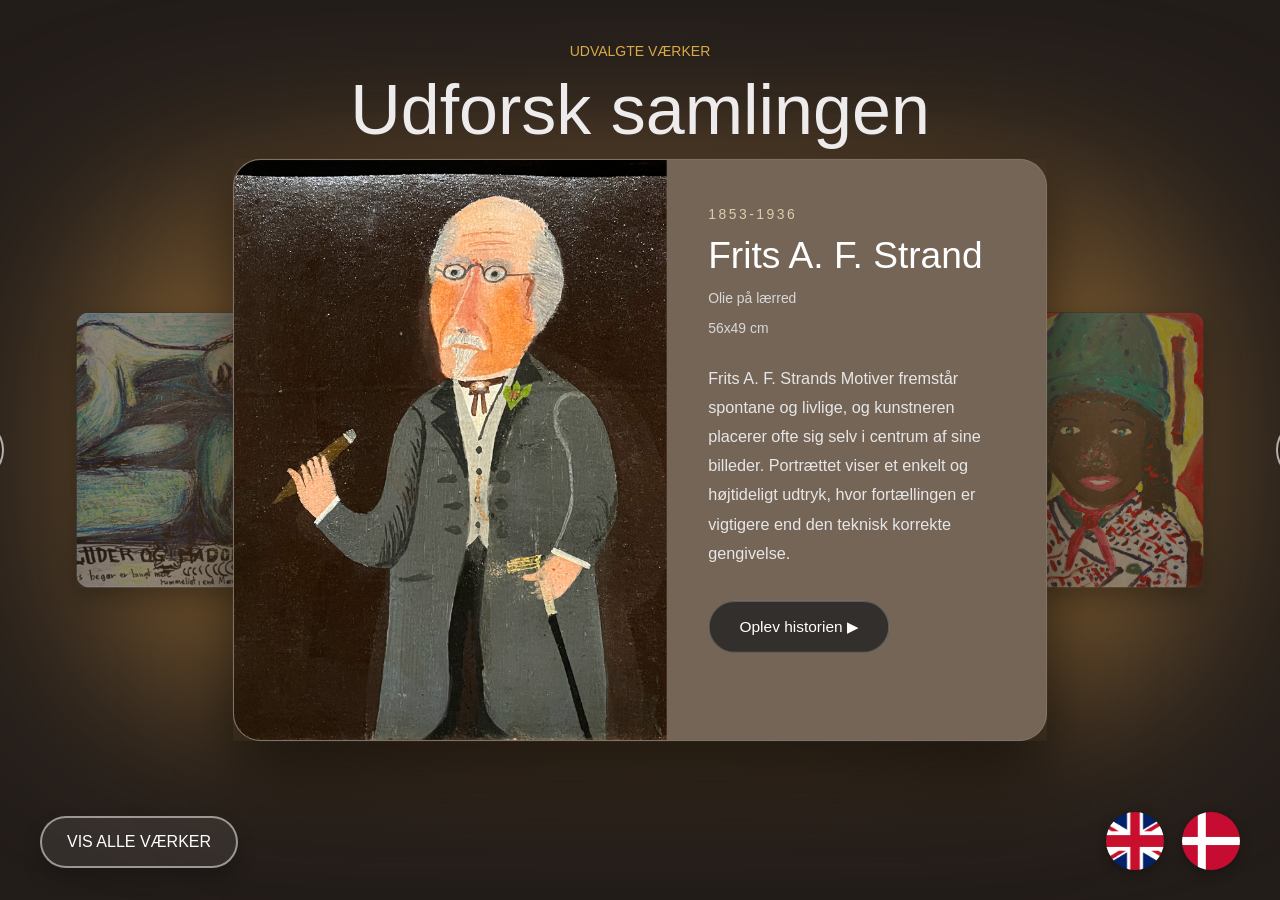
==== index.html @ cd06180d "klargørelse til info card i css og java" ====
<!doctype html>
<html lang="en">
<head>
    <meta charset="UTF-8">
    <meta name="viewport" content="width=device-width, initial-scale=1.0">
    <title>De Anonyme</title>
    <link rel="stylesheet" href="css/style.css">
</head>
<body>
  <h3 class="section-title">Udvalgte værker</h3>
  <h1 class="index-titel">Udforsk samlingen</h1>
  

   <div class="glow"></div>

    <div class="scene">
        <div class="gallery"></div>
        
        <div class="carousel-controls">
            <button class="carousel-button prev" type="button" aria-label="Forrige"></button>
            <button class="carousel-button next" type="button" aria-label="Neste"></button>
        </div>

        <button class="stop-projection-btn is-hidden" type="button">
          X
        </button>
    </div>


    <div class="language-switch">

  <img
    src="img/united-kingdom-flag.png"
    alt="English"
    id="englishFlag"
  >

  <img
    src="img/denmark-flag.png"
    alt="Dansk"
    id="danishFlag"
  >

</div>

<div class="artgallery-btn">

  <button class="show-gallery-btn">
    Vis alle værker
  </button>

</div>


<div class="all-artworks">

  <button class="back-button">
    ← Tilbage
  </button>

  <h1 class="gallery-title">
    De "anonymes" samling
  </h1>

  <div class="art-grid"></div>

</div>
    <script src="js/screen.js"></script>

</body>
</html>
---- css/style.css ----
:root {
  --background-color: #231d1a;
  --text-color: #2a2a2a;
  --button-bg: rgba(0, 0, 0, 0.24);
  --button-border: rgba(255, 255, 255, 0.65);
  --card-shadow: 0 24px 60px rgba(0, 0, 0, 0.45);
  --accent: #1f3b5c;
  --accent-soft: #16222e;
  --glow: rgba(73, 107, 151, 0.35);
  --font-family: "Helvetica Neue", Helvetica, Arial, sans-serif;
}

h1 {
  font-family: var(--font-family);
  font-size: 24px;
  font-style: normal;
  font-variant: normal;
  font-weight: 300;
  line-height: 26.4px;
}
h3 {
  font-family: var(--font-family);
  font-size: 14px;
  font-style: normal;
  font-variant: normal;
  font-weight: 700;
  line-height: 15.4px;
}
p {
  font-family: var(--font-family);
  font-size: 14px;
  font-style: normal;
  font-variant: normal;
  font-weight: 400;
  line-height: 20px;
}
blockquote {
  font-family: var(--font-family);
  font-size: 21px;
  font-style: normal;
  font-variant: normal;
  font-weight: 400;
  line-height: 30px;
}
pre {
  font-family: var(--font-family);
  font-size: 13px;
  font-style: normal;
  font-variant: normal;
  font-weight: 400;
  line-height: 18.57143px;
}

body {
  background-color: var(--background-color);
  color: var(--text-color);
  font-family: var(--font-family);
  margin: 0;
  min-height: 100vh;
  overflow: hidden;
  display: flex;
  justify-content: center;
  align-items: center;
}

.scene {
  perspective: 1800px;
  position: fixed;
  inset: 0;
  display: flex;
  justify-content: center;
  align-items: center;
  flex-direction: column;
}

.carousel-controls {
  position: absolute;
  top: 50%;
  left: 50%;
  width: 1400px;
  transform: translate(-50%, -50%);
  display: flex;
  justify-content: space-between;
  z-index: 2;
  align-items: center;
}

.stop-projection-btn {
  position: absolute;
  bottom: 110px;
  padding: 14px 22px;
  border: 2px solid var(--button-border);
  background: rgba(0, 0, 0, 0.24);
  color: #ffffff;
  border-radius: 999px;
  cursor: pointer;
  font-size: 30px;
  z-index: 3;
  transition:
    transform 0.2s ease,
    opacity 0.2s ease;
  display: flex;
  bottom: 50px;
}

.stop-projection-btn:hover {
  transform: translateY(-2px);
}

.is-hidden {
  display: none !important;
}

.carousel-button {
  width: 64px;
  height: 64px;
  border-radius: 50%;
  border: 2px solid var(--button-border);
  background: var(--button-bg);
  color: #ffffff;
  cursor: pointer;
  display: grid;
  place-items: center;
  transition:
    transform 0.2s ease,
    background 0.2s ease,
    border-color 0.2s ease;
}

.carousel-button::before {
  content: "";
  width: 16px;
  height: 16px;
  border-top: 3px solid #ffffff;
  border-right: 3px solid #ffffff;
  transform: rotate(45deg);
  display: inline-block;
}

.carousel-button.prev::before {
  transform: rotate(-135deg);
}

.carousel-button:active {
  transform: scale(0.9);
  background: rgba(255, 255, 255, 0.1);
  border-color: #ffffff;
}

.gallery {
  position: relative;
  width: 1400px;
  height: 620px;
  overflow: visible;
}
.painting {
  width: 100%;
  height: 100%;
  object-fit: cover;
  display: block;
}
.card {
  display: flex;
  width: 340px;
  height: 500px;
  overflow: hidden;
  border-radius: 24px;
  transition:
    width 220ms ease,
    transform 350ms cubic-bezier(0.22, 1, 0.36, 1);
  border: 1px solid rgba(255, 255, 255, 0.08);
  background: var(--accent-soft, rgba(255, 255, 255, 0.08));
  box-shadow:
    0 30px 80px rgba(0, 0, 0, 0.25),
    0 15px 35px rgba(0, 0, 0, 0.18);
}

.card-wrapper.active .card {
  width: 700px;
  background: var(--accent);
}

.info-side {
  display: flex;
  opacity: 0;
  width: 0;
  min-width: 0;
  padding: 0;
  box-sizing: border-box;
  flex-direction: column;
  overflow: hidden;
  transition:
    opacity 160ms ease,
    width 160ms ease,
    padding 160ms ease;
  pointer-events: none;
}

.card-wrapper.active .info-side {
  opacity: 1;
  width: 50%;
  padding: 40px 36px;
  pointer-events: auto;
}

.image-side {
  width: 100%;
  height: 100%;
  position: relative;
}

.card-wrapper.active .image-side {
  width: 58%;
}

.side-overlay {
  display: none;
}

.side-year {
  font-size: 12px;
  text-transform: uppercase;
  letter-spacing: 0.18em;
  color: #e6d8b8;
  opacity: 0.9;
}

.card-year {
  display: inline-block;
  font-size: 12px;
  text-transform: uppercase;
  letter-spacing: 0.18em;
  color: #e6d8b8;
  opacity: 0.9;
  margin-bottom: 12px;
}


.artist-name {
  font-size: 32px;
  font-weight: 500;
  line-height: 1.05;
  margin: 0;
  color: #ffffff;
}

.meta {
  display: flex;
  flex-direction: column;
  gap: 12px;
  font-size: 12px;
  color: #d8d8d8;
  margin-bottom: 24px;
  margin-top: 12px;
}

.meta span {
  display: block;
}

.description {
  line-height: 1.8;
  opacity: 1;
  margin: 0;
  color: #e6e6e6;
}

.story-btn {
  border: 1px solid rgba(255, 255, 255, 0.22);
  background: #222222cb;
  color: #ffffff;
  border-radius: 999px;
  padding: 14px 26px;
  margin-top: 28px;
  width: fit-content;
  cursor: pointer;
  transition: background 0.2s ease;
}

.story-btn:active {
  background: rgba(255, 255, 255, 0.16);
}

.card-info {
  display: flex;
  justify-content: space-between;
  padding: 12px;
  gap: 10px;
  align-items: center;
  text-transform: uppercase;
  color: #2a2a2a;
}

.card-name,
.years {
  font-size: 13px;
  line-height: 1.2;
  font-weight: 700;
}

.card-wrapper {
  position: absolute;
  left: 50%;
  top: 50%;
  transform: translate(-50%, -50%);
  transition:
    transform 0.25s ease,
    opacity 0.45s ease,
    box-shadow 0.45s ease,
    filter 0.45s ease;
  z-index: 0;
}

.card-wrapper:active {
  transform: translate(-50%, -50%) scale(0.97);
}

.card-wrapper.hidden {
  opacity: 0;
  pointer-events: none;
}
.card-wrapper.prev,
.card-wrapper.next {
  opacity: 0.55;
  z-index: 1;
  filter: blur(1px) brightness(0.78);
}

.card-wrapper.prev {
  transform: translate(calc(-50% - 470px), -50%) scale(0.55);
  box-shadow:
    0 18px 40px rgba(0, 0, 0, 0.16),
    0 10px 18px rgba(0, 0, 0, 0.1);
}
.card-wrapper.next {
  transform: translate(calc(-50% + 470px), -50%) scale(0.55);
  box-shadow:
    0 18px 40px rgba(0, 0, 0, 0.16),
    0 10px 18px rgba(0, 0, 0, 0.1);
}

.card-wrapper.prev-left,
.card-wrapper.next-right {
  opacity: 0;
  pointer-events: none;
}

.card-wrapper.active {
  transform: translate(-50%, -50%) scale(1.16);
  opacity: 1;
  z-index: 2;
  box-shadow:
    0 45px 95px rgba(0, 0, 0, 0.26),
    0 20px 45px rgba(0, 0, 0, 0.2);
}

/* Baggrundslys bag ved cards */
.glow {
  position: absolute;
  width: 1600px;
  height: 500px;

  background: radial-gradient(
    circle,
    #d9a15b 0%,
    #b18146 25%,
    #996f38 50%,
    transparent 75%
  );
  filter: blur(90px);
  z-index: 0;
}

.language-switch {
  position: fixed;
  right: 40px;
  bottom: 30px;
  display: flex;
  gap: 18px;
  z-index: 999;
}

.language-switch img {
  width: 58px;
  height: 58px;
  object-fit: cover;
  border-radius: 50%;
  transition: 0.3s ease;
  box-shadow: 0 4px 12px rgba(0, 0, 0, 0.25);
}

.selected {
  border: 3px solid white;
}

/* Skærmens overskrift */
.index-titel {
  z-index: 999;
  position: absolute;
  top: 50px;
  font-size: 70px;
  color: rgb(237, 235, 235);
  font-family: var(--font-family);
}

/* Knap til at se alle værker */
.artgallery-btn button {
  z-index: 999;
  position: absolute;
  bottom: 32px;
  left: 40px;
  border: 2px solid rgba(255, 255, 255, 0.5);
  background: rgba(255, 255, 255, 0.08);
  color: white;
  padding: 15px 25px;
  border-radius: 32px;
  cursor: pointer;
  font-family: var(--font-family);
  font-size: 16px;
  transition: 0.3s ease;
  box-shadow: 0 10px 20px rgba(0, 0, 0, 0.2);
  text-transform: uppercase;
}

.artgallery-btn button:active {
  transform: scale(0.96);
  background: #ffffff14;
}

.all-artworks {
  position: fixed;
  inset: 0;
  background: #231d1a;
  z-index: 9999;
  overflow-y: auto;
  padding: 120px 80px;
  opacity: 0;
  pointer-events: none;
  transform: translateY(80px);
  transition:
    opacity 0.5s ease,
    transform 0.5s ease;
}

.all-artworks.active {
  opacity: 1;
  pointer-events: all;
  transform: translateY(0);
}

.gallery-title {
  text-align: center;
  color: white;
  font-size: 56px;
  text-transform: uppercase;
  letter-spacing: 6px;
  margin-bottom: 80px;
}

.art-grid {
  display: grid;
  grid-template-columns: repeat(auto-fit, minmax(320px, 1fr));
  gap: 40px;
  justify-items: center;
  justify-content: center;
}

/* card styling i alle værker */
.grid-card {
  background: #f8c554;
  border: 1px solid #f8c554;
  overflow: hidden;
  border-radius: 20px;
  width: 350px;
  box-shadow: 0 20px 40px rgba(0, 0, 0, 0.35);
  transition:
    transform 0.3s ease,
    box-shadow 0.3s ease;
}

.grid-card:active {
  transform: scale(0.97);
  box-shadow: 0 30px 60px rgba(0, 0, 0, 0.4);
}

/* Stylling af img "alle værker" */
.grid-card img {
  width: 100%;
  height: 400px;
  object-fit: cover;
  display: block;
}

/* card info ved "Alle værker" */
.grid-card .card-info {
  display: flex;
  justify-content: space-between;
  padding: 18px;
  color: #2a2a2a;
  font-weight: 700;
  text-transform: uppercase;
}

/* tilbage knap */
.back-button {
  position: fixed;
  top: 30px;
  left: 30px;
  padding: 14px 22px;
  border-radius: 999px;
  border: 2px solid rgba(255, 255, 255, 0.5);
  background: rgba(255, 255, 255, 0.08);
  color: white;
  font-size: 16px;
  font-weight: 700;
  cursor: pointer;
  transition: 0.3s ease;
  backdrop-filter: blur(10px);
  text-transform: uppercase;
}

.back-button:active {
  background: rgba(255, 255, 255, 0.14);
  border-color: white;
  transform: scale(0.95);
}

.section-title {
  position: absolute;
  top: 30px;
  margin-bottom: 100px;
  color: #d8aa48;
  font-size: 18px;
  font-weight: 700;
  text-transform: uppercase;
  z-index: 999;
  justify-self: center;
  font-family: var(--font-family);
  font-size: 14px;
  font-style: normal;
  font-variant: normal;
  font-weight: 500;
  line-height: 15.4px;
}
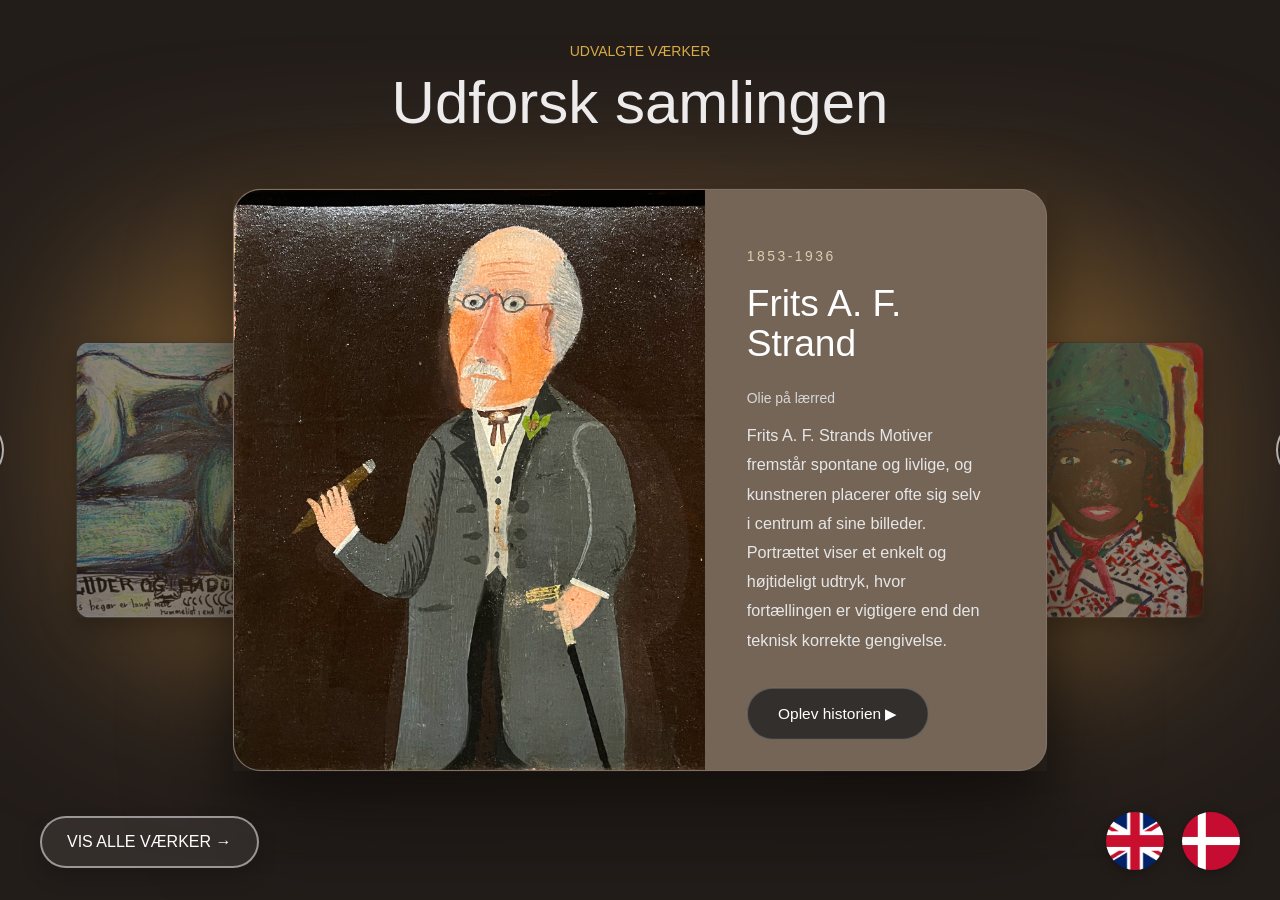
==== commit 9a7c95e3: "tilføje info til card og css" ====
--- a/index.html
+++ b/index.html
@@ -46,7 +46,7 @@
 <div class="artgallery-btn">
 
   <button class="show-gallery-btn">
-    Vis alle værker
+    Vis alle værker →
   </button>
 
 </div>
--- a/css/style.css
+++ b/css/style.css
@@ -152,6 +152,7 @@
   width: 1400px;
   height: 620px;
   overflow: visible;
+  margin-top: 60px;
 }
 .painting {
   width: 100%;
@@ -198,8 +199,8 @@
 
 .card-wrapper.active .info-side {
   opacity: 1;
-  width: 50%;
-  padding: 40px 36px;
+  width: 40%;
+  padding: 50px 36px;
   pointer-events: auto;
 }
 
@@ -218,6 +219,7 @@
 }
 
 .side-year {
+  margin-bottom: 12px;
   font-size: 12px;
   text-transform: uppercase;
   letter-spacing: 0.18em;
@@ -232,7 +234,7 @@
   letter-spacing: 0.18em;
   color: #e6d8b8;
   opacity: 0.9;
-  margin-bottom: 12px;
+  margin-bottom: 18px;
 }
 
 
@@ -242,6 +244,7 @@
   line-height: 1.05;
   margin: 0;
   color: #ffffff;
+  margin-bottom: 12px;
 }
 
 .meta {
@@ -250,7 +253,7 @@
   gap: 12px;
   font-size: 12px;
   color: #d8d8d8;
-  margin-bottom: 24px;
+  margin-bottom: 12px;
   margin-top: 12px;
 }
 
@@ -358,7 +361,7 @@
 .glow {
   position: absolute;
   width: 1600px;
-  height: 500px;
+  height: 400px;
 
   background: radial-gradient(
     circle,
@@ -398,8 +401,9 @@
   z-index: 999;
   position: absolute;
   top: 50px;
-  font-size: 70px;
+  font-size: 60px;
   color: rgb(237, 235, 235);
+  margin-bottom: 50px;
   font-family: var(--font-family);
 }
 
@@ -512,7 +516,7 @@
   background: rgba(255, 255, 255, 0.08);
   color: white;
   font-size: 16px;
-  font-weight: 700;
+  font-weight: 500;
   cursor: pointer;
   transition: 0.3s ease;
   backdrop-filter: blur(10px);
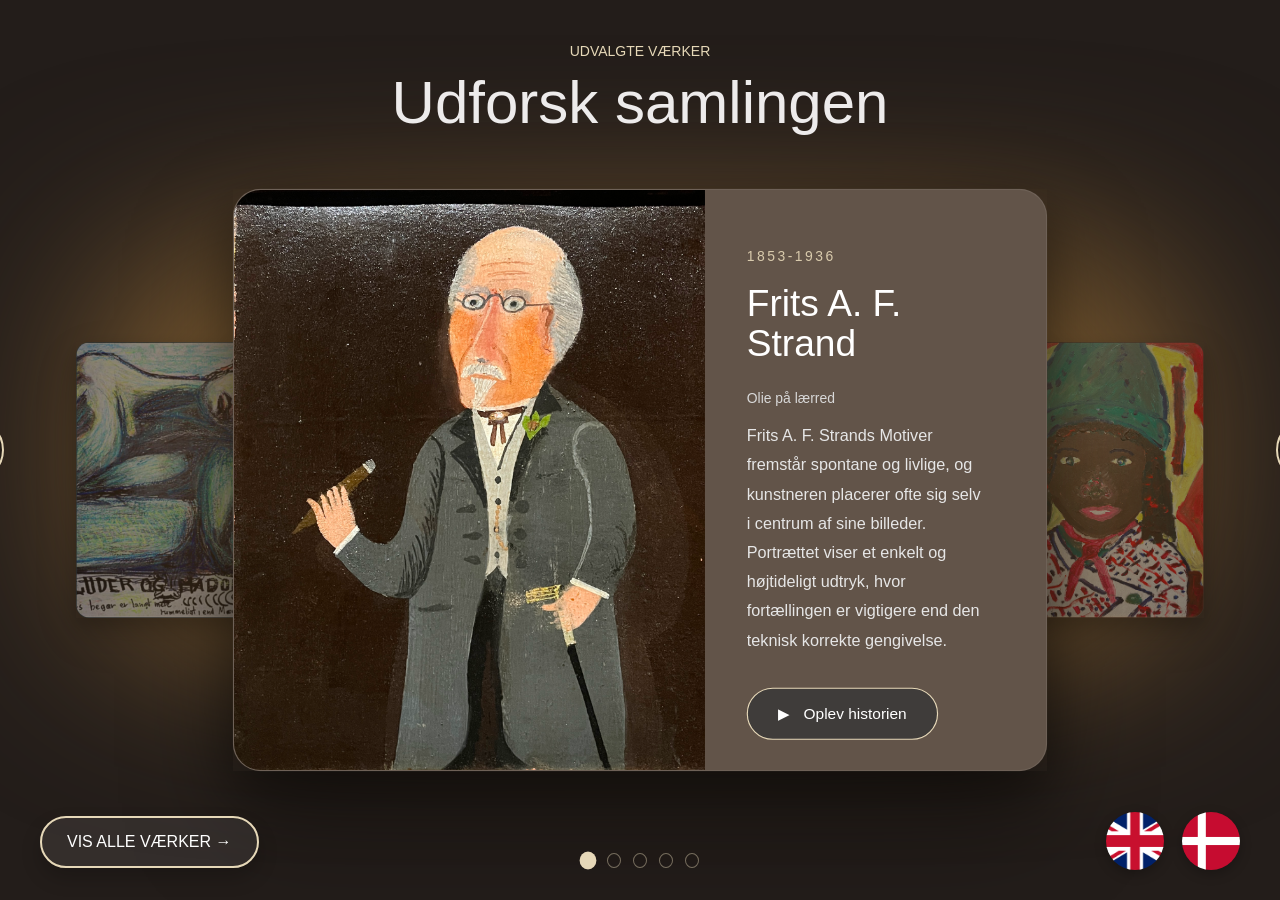
==== commit 90f1a63f: "lavet prikker til carousellen" ====
--- a/index.html
+++ b/index.html
@@ -1,71 +1,55 @@
 <!doctype html>
 <html lang="en">
-<head>
-    <meta charset="UTF-8">
-    <meta name="viewport" content="width=device-width, initial-scale=1.0">
+  <head>
+    <meta charset="UTF-8" />
+    <meta name="viewport" content="width=device-width, initial-scale=1.0" />
     <title>De Anonyme</title>
-    <link rel="stylesheet" href="css/style.css">
-</head>
-<body>
-  <h3 class="section-title">Udvalgte værker</h3>
-  <h1 class="index-titel">Udforsk samlingen</h1>
-  
+    <link rel="stylesheet" href="css/style.css" />
+  </head>
+  <body>
+    <h3 class="section-title">Udvalgte værker</h3>
+    <h1 class="index-titel">Udforsk samlingen</h1>
 
-   <div class="glow"></div>
+    <div class="glow"></div>
 
     <div class="scene">
-        <div class="gallery"></div>
-        
-        <div class="carousel-controls">
-            <button class="carousel-button prev" type="button" aria-label="Forrige"></button>
-            <button class="carousel-button next" type="button" aria-label="Neste"></button>
-        </div>
+      <div class="gallery"></div>
 
-        <button class="stop-projection-btn is-hidden" type="button">
-          X
-        </button>
+      <div class="carousel-controls">
+        <button
+          class="carousel-button prev"
+          type="button"
+          aria-label="Forrige"
+        ></button>
+        <button
+          class="carousel-button next"
+          type="button"
+          aria-label="Neste"
+        ></button>
+      </div>
+
+      <div class="carousel-dots" aria-label="Carousel navigation"></div>
+
+      <button class="stop-projection-btn is-hidden" type="button">X</button>
     </div>
 
+    <div class="language-switch">
+      <img src="img/united-kingdom-flag.png" alt="English" id="englishFlag" />
 
-    <div class="language-switch">
+      <img src="img/denmark-flag.png" alt="Dansk" id="danishFlag" />
+    </div>
 
-  <img
-    src="img/united-kingdom-flag.png"
-    alt="English"
-    id="englishFlag"
-  >
+    <div class="artgallery-btn">
+      <button class="show-gallery-btn">Vis alle værker →</button>
+    </div>
 
-  <img
-    src="img/denmark-flag.png"
-    alt="Dansk"
-    id="danishFlag"
-  >
+    <div class="all-artworks">
+      <button class="back-button">← Tilbage</button>
 
-</div>
+      <h1 class="gallery-title">De "anonymes" samling</h1>
 
-<div class="artgallery-btn">
-
-  <button class="show-gallery-btn">
-    Vis alle værker →
-  </button>
-
-</div>
-
-
-<div class="all-artworks">
-
-  <button class="back-button">
-    ← Tilbage
-  </button>
-
-  <h1 class="gallery-title">
-    De "anonymes" samling
-  </h1>
-
-  <div class="art-grid"></div>
-
-</div>
+      <div class="art-grid"></div>
+    </div>
     <script src="js/screen.js"></script>
-
-</body>
+  </body>
 </html>
--- a/css/style.css
+++ b/css/style.css
@@ -2,7 +2,7 @@
   --background-color: #231d1a;
   --text-color: #2a2a2a;
   --button-bg: rgba(0, 0, 0, 0.24);
-  --button-border: rgba(255, 255, 255, 0.65);
+  --button-border: #e6d8b8;
   --card-shadow: 0 24px 60px rgba(0, 0, 0, 0.45);
   --accent: #1f3b5c;
   --accent-soft: #16222e;
@@ -83,6 +83,41 @@
   justify-content: space-between;
   z-index: 2;
   align-items: center;
+}
+
+/* Prikker til carousel */
+.carousel-dots {
+  position: absolute;
+  bottom: 32px;
+  left: 50%;
+  display: flex;
+  gap: 12px;
+  transform: translateX(-50%);
+  z-index: 2;
+}
+
+.carousel-dot {
+  width: 5%;
+  height: 15px;
+  border-radius: 90%;
+  border: 1px solid rgba(230, 216, 184, 0.8);
+  background: transparent;
+  opacity: 0.55;
+  cursor: pointer;
+  transition:
+    transform 0.2s ease,
+    background-color 0.2s ease,
+    opacity 0.2s ease;
+}
+
+.carousel-dot.active {
+  background: #e6d8b8;
+  opacity: 1;
+  transform: scale(1.2);
+}
+
+.carousel-dot:hover {
+  opacity: 0.9;
 }
 
 .stop-projection-btn {
@@ -237,10 +272,9 @@
   margin-bottom: 18px;
 }
 
-
 .artist-name {
   font-size: 32px;
-  font-weight: 500;
+  font-weight: 300;
   line-height: 1.05;
   margin: 0;
   color: #ffffff;
@@ -269,8 +303,11 @@
 }
 
 .story-btn {
-  border: 1px solid rgba(255, 255, 255, 0.22);
-  background: #222222cb;
+  border: 1px solid #e6d8b8;
+  display: flex;
+  align-items: center;
+  gap: 12px;
+  background: #363636cb;
   color: #ffffff;
   border-radius: 999px;
   padding: 14px 26px;
@@ -413,7 +450,7 @@
   position: absolute;
   bottom: 32px;
   left: 40px;
-  border: 2px solid rgba(255, 255, 255, 0.5);
+  border: 2px solid #e6d8b8;
   background: rgba(255, 255, 255, 0.08);
   color: white;
   padding: 15px 25px;
@@ -512,7 +549,7 @@
   left: 30px;
   padding: 14px 22px;
   border-radius: 999px;
-  border: 2px solid rgba(255, 255, 255, 0.5);
+  border: 2px solid #e6d8b8;
   background: rgba(255, 255, 255, 0.08);
   color: white;
   font-size: 16px;
@@ -533,7 +570,7 @@
   position: absolute;
   top: 30px;
   margin-bottom: 100px;
-  color: #d8aa48;
+  color: #e6d8b8;
   font-size: 18px;
   font-weight: 700;
   text-transform: uppercase;
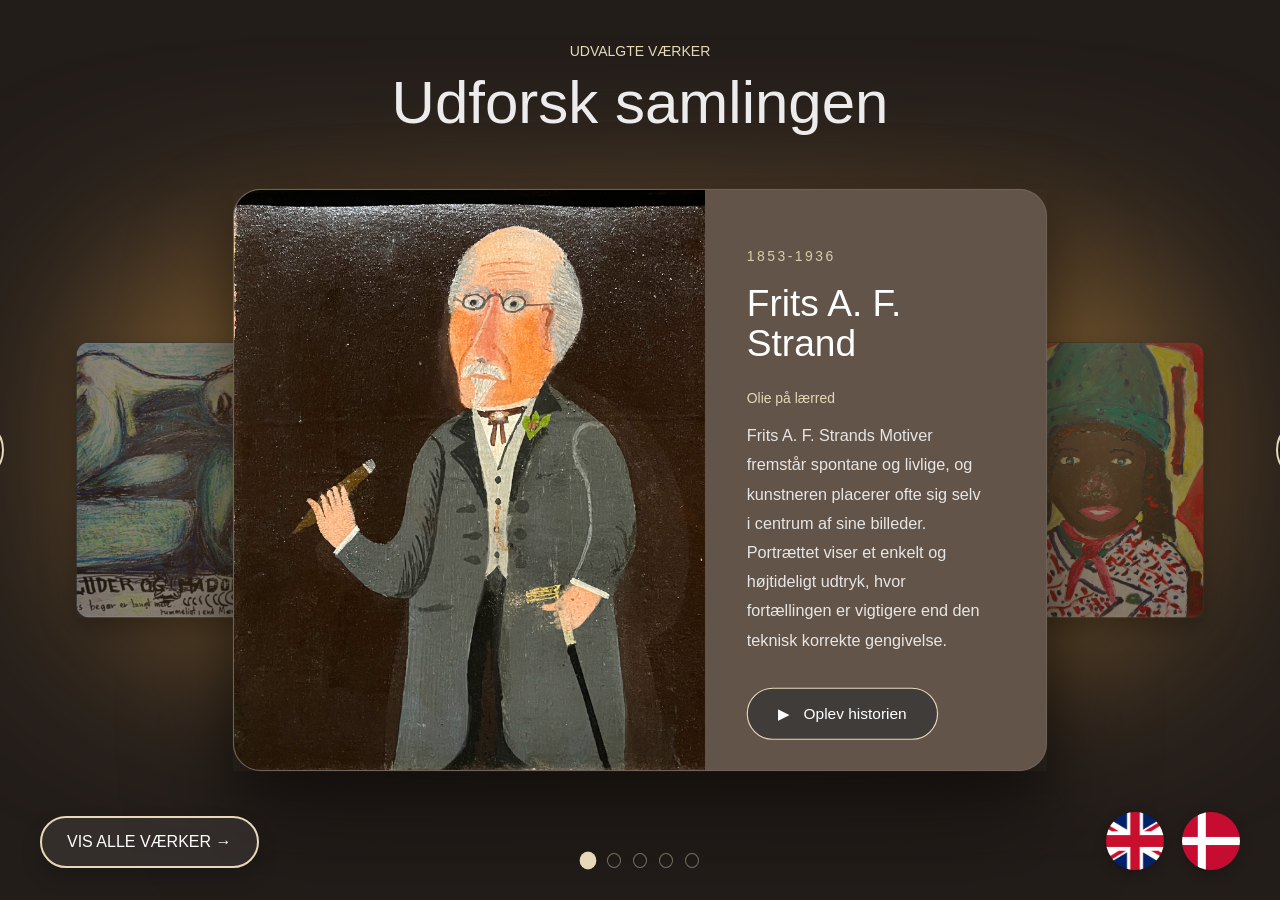
==== commit fe922543: "responsive design css" ====
--- a/index.html
+++ b/index.html
@@ -29,8 +29,6 @@
       </div>
 
       <div class="carousel-dots" aria-label="Carousel navigation"></div>
-
-      <button class="stop-projection-btn is-hidden" type="button">X</button>
     </div>
 
     <div class="language-switch">
--- a/css/style.css
+++ b/css/style.css
@@ -122,23 +122,19 @@
 
 .stop-projection-btn {
   position: absolute;
-  bottom: 110px;
-  padding: 14px 22px;
+  top: 10px;
+  right: 5px;
+  padding: 8px 14px;
   border: 2px solid var(--button-border);
   background: rgba(0, 0, 0, 0.24);
   color: #ffffff;
   border-radius: 999px;
-  cursor: pointer;
-  font-size: 30px;
+  font-size: 20px;
   z-index: 3;
-  transition:
-    transform 0.2s ease,
-    opacity 0.2s ease;
-  display: flex;
-  bottom: 50px;
-}
-
-.stop-projection-btn:hover {
+  display: flex;
+}
+
+.stop-projection-btn:active {
   transform: translateY(-2px);
 }
 
@@ -218,6 +214,7 @@
 
 .info-side {
   display: flex;
+  position: relative;
   opacity: 0;
   width: 0;
   min-width: 0;
@@ -286,7 +283,7 @@
   flex-direction: column;
   gap: 12px;
   font-size: 12px;
-  color: #d8d8d8;
+  color: #e6d8b8;
   margin-bottom: 12px;
   margin-top: 12px;
 }
@@ -508,8 +505,8 @@
 
 /* card styling i alle værker */
 .grid-card {
-  background: #f8c554;
-  border: 1px solid #f8c554;
+  background: #e3bf6f;
+  border: 1px solid #e3bf6f;
   overflow: hidden;
   border-radius: 20px;
   width: 350px;
@@ -583,3 +580,103 @@
   font-weight: 500;
   line-height: 15.4px;
 }
+
+@media (max-width: 1100px) {
+  .carousel-controls {
+    width: 100%;
+    padding: 0 16px;
+  }
+
+  .gallery {
+    width: min(100%, 920px);
+    height: 460px;
+  }
+
+  .card {
+    width: min(500px, 72vw);
+    height: 420px;
+  }
+
+  .card-wrapper.active .card {
+    width: min(620px, 86vw);
+  }
+
+  .card-wrapper.active .info-side {
+    width: 50%;
+  }
+
+  .card-wrapper.active .image-side {
+    width: 48%;
+  }
+
+  .card-wrapper.prev {
+    transform: translate(calc(-50% - 360px), -50%) scale(0.45);
+  }
+
+  .card-wrapper.next {
+    transform: translate(calc(-50% + 360px), -50%) scale(0.45);
+  }
+
+  .index-titel {
+    font-size: 36px;
+  }
+
+  .all-artworks {
+    padding: 80px 40px;
+  }
+
+  .gallery-title {
+    font-size: 36px;
+  }
+}
+
+@media (max-width: 960px) {
+  .card {
+    display: flex;
+    flex-wrap: wrap;
+    width: min(90vw, 520px);
+    height: auto;
+  }
+
+  .card-wrapper.active .card {
+    width: min(95vw, 520px);
+  }
+
+  .card-wrapper.active .image-side,
+  .card-wrapper.active .info-side {
+    width: 100%;
+  }
+
+  .card-wrapper.active .info-side {
+    padding: 26px 20px;
+  }
+
+  .card-wrapper.active {
+    transform: translate(-50%, -50%) scale(1);
+  }
+}
+
+@media (max-width: 768px) {
+  .gallery {
+    width: min(100%, 720px);
+    height: 380px;
+  }
+
+  .card {
+    width: min(420px, 80vw);
+    height: 360px;
+  }
+
+  .card-wrapper.active .card {
+    width: min(90vw, 520px);
+  }
+
+  .card-wrapper.active .info-side {
+    width: 48%;
+    padding: 34px 24px;
+  }
+
+  .card-wrapper.active .image-side {
+    width: 52%;
+  }
+}
